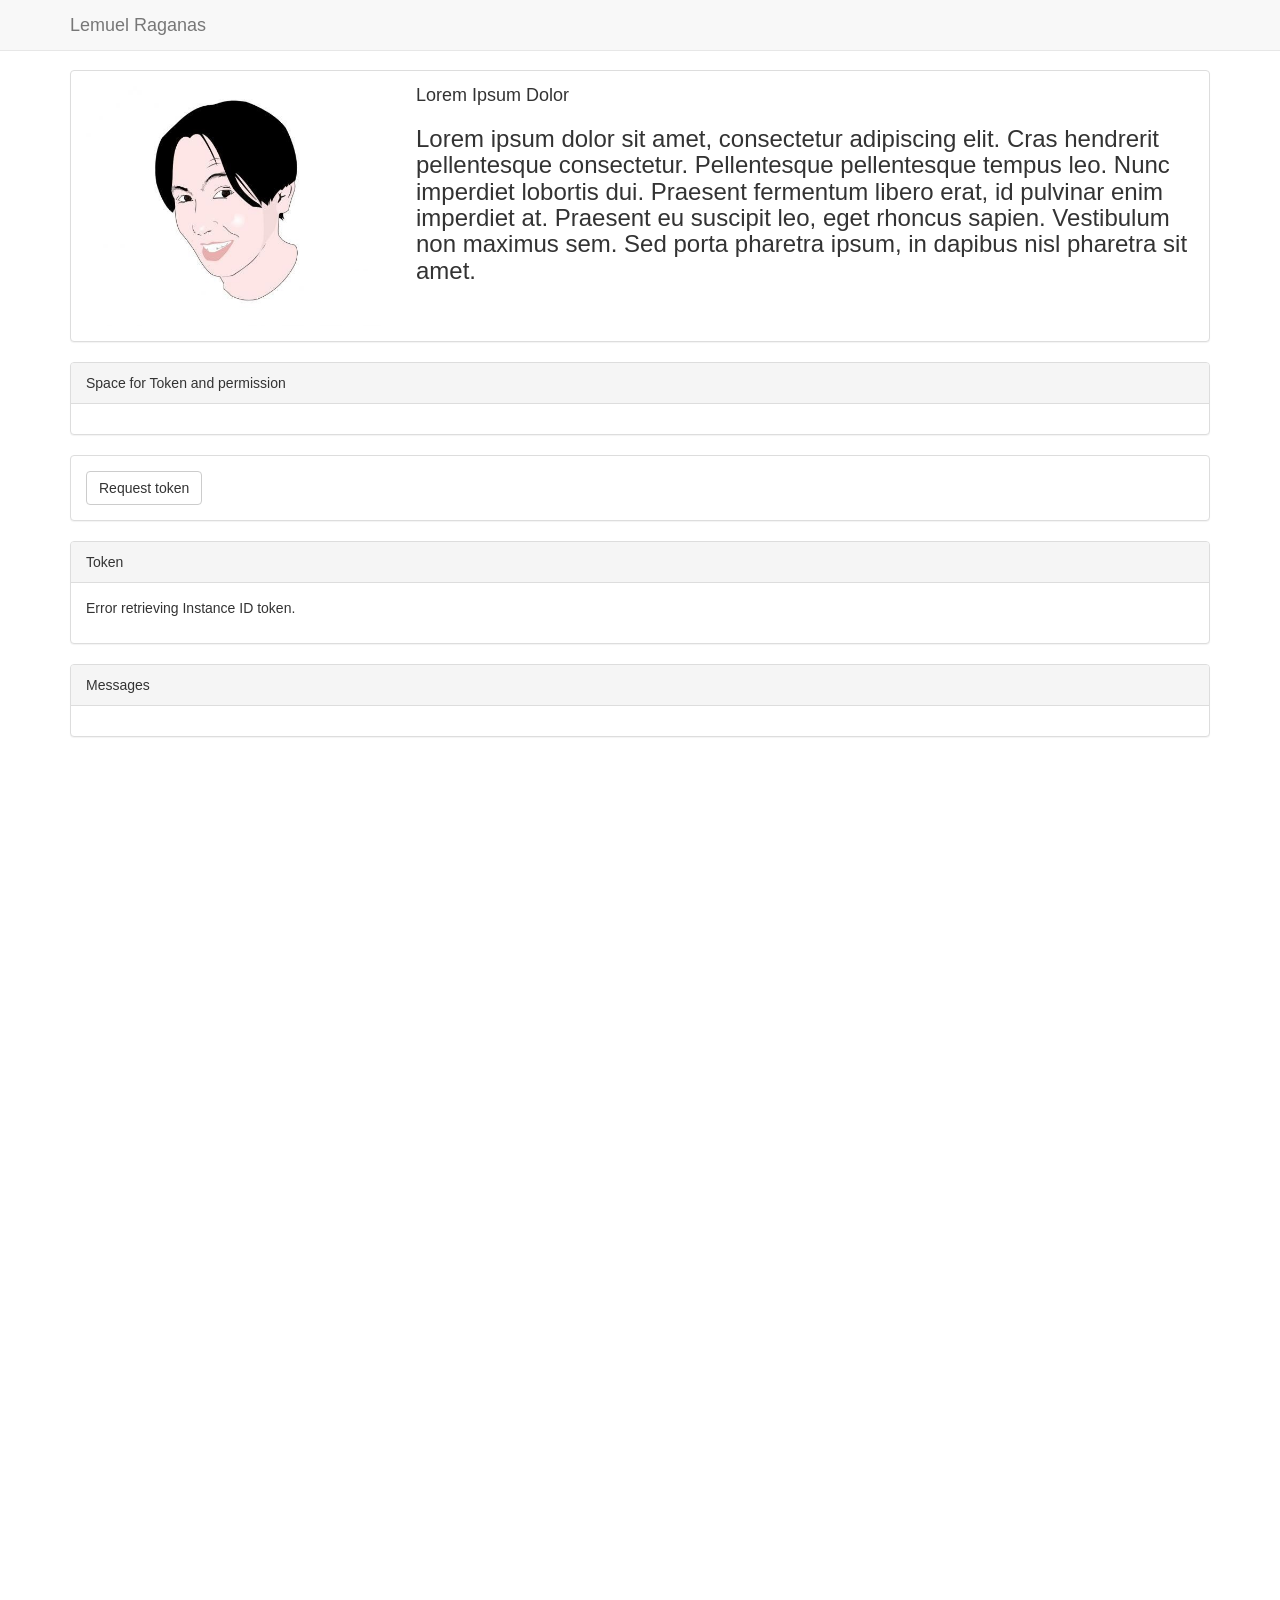
==== index.html @ f2c2aae7 "Improved notification" ====
<!DOCTYPE html>
<html lang="en">

    <head>
        <meta charset="utf-8">
        <meta http-equiv="X-UA-Compatible" content="IE=edge">
        <meta name="viewport" content="width=device-width, initial-scale=1">
        <!-- The above 3 meta tags *must* come first in the head; any other head content must come *after* these tags -->
        <meta name="description" content="">
        <meta name="author" content="">
        <link rel="icon" href="favicon.ico">
        <link rel="manifest" href="/json/manifest.json">

        <title>Fixed Top Navbar Example for Bootstrap</title>

        <!-- Bootstrap core CSS -->
        <link href="lib/bootstrap/css/bootstrap.min.css" rel="stylesheet">

        <!-- IE10 viewport hack for Surface/desktop Windows 8 bug -->
        <link href="assets/css/ie10-viewport-bug-workaround.css" rel="stylesheet">

        <!-- Custom styles for this template -->
        <link href="lib/bootstrap/navbar-fixed-top.css" rel="stylesheet">

        <!-- Just for debugging purposes. Don't actually copy these 2 lines! -->
        <!--[if lt IE 9]><script src="assets/js/ie8-responsive-file-warning.js"></script><![endif]-->
        <script src="assets/js/ie-emulation-modes-warning.js"></script>

        <!-- HTML5 shim and Respond.js for IE8 support of HTML5 elements and media queries -->
        <!--[if lt IE 9]>
            <script src="https://oss.maxcdn.com/html5shiv/3.7.3/html5shiv.min.js"></script>
            <script src="https://oss.maxcdn.com/respond/1.4.2/respond.min.js"></script>
          <![endif]-->
    </head>

    <body>

        <!-- Fixed navbar -->
        <nav class="navbar navbar-default navbar-fixed-top">
            <div class="container">
                <div class="navbar-header">
                    <button type="button" class="navbar-toggle collapsed" data-toggle="collapse" data-target="#navbar" aria-expanded="false" aria-controls="navbar">
                        <span class="sr-only">Toggle navigation</span>
                        <span class="icon-bar"></span>
                        <span class="icon-bar"></span>
                        <span class="icon-bar"></span>
                    </button>
                    <a class="navbar-brand" href="#">Lemuel Raganas</a>
                </div>
                <div id="navbar" class="navbar-collapse collapse">
                    <ul class="nav navbar-nav">

                    </ul>
                    <ul class="nav navbar-nav navbar-right">

                    </ul>
                </div>
                <!--/.nav-collapse -->
            </div>
        </nav>

        <div class="container">

            <!-- Main component for a primary marketing message or call to action -->
            <div class="row">
                <div class="col-md-12">
                    <div class="panel panel-default">
                        <div class="panel-body">
                            <div class="media">
                                <div class="media-left media-middle">
                                    <a href="#">
                                        <img src="images/me.jpg" alt="Lemuel Raganas" class="media-object" style="width:320px;"/>
                                    </a>
                                </div>
                                <div class="media-body">
                                    <h4 class="media-heading">Lorem Ipsum Dolor</h4>
                                    <h3>
                                        Lorem ipsum dolor sit amet, consectetur adipiscing elit. Cras hendrerit pellentesque consectetur. Pellentesque pellentesque tempus leo. Nunc imperdiet lobortis dui. Praesent fermentum libero erat, id pulvinar enim imperdiet at. Praesent eu suscipit leo, eget rhoncus sapien. Vestibulum non maximus sem. Sed porta pharetra ipsum, in dapibus nisl pharetra sit amet.
                                    </h3>
                                </div>
                            </div>
                        </div>
                    </div>
                </div>
            </div>
            <div class="clearfix"></div>
            <div class="row">
                <div class="col-md-12">
                    <div class="panel panel-default">
                        <div class="panel-heading">
                            Space for Token and permission
                        </div>
                        <div class="panel-body">
                            <div id="token_div"></div>
                            <div id="permission_div"></div>
                        </div>
                    </div>
                </div>
            </div>
            <div class="row">
                <div class="col-md-12">
                    <div class="panel panel-default">
                        <div class="panel-body">
                            <button class="btn btn-default" onclick="requestPermission()">Request token</button>
                        </div>
                    </div>
                </div>
            </div>
            <div class="row">
                <div class="col-md-12">
                    <div class="panel panel-default">
                        <div class="panel-heading">
                            Token
                        </div>
                        <div class="panel-body">
                            <p id="token" style="word-break: break-all;"></p>
                        </div>
                    </div>
                </div>
            </div>
            <div class="row">
                <div class="col-md-12">
                    <div class="panel panel-default">
                        <div class="panel-heading">
                            Messages
                        </div>
                        <div class="panel-body">
                            <div id="messages"></div>
                        </div>
                    </div>
                </div>
            </div>

        </div>
        <!-- /container -->

        <!-- Firebase Configuration -->
        <script src="lib/firebase/3.9.0/firebase.js"></script>
        <script src="lib/firebase/3.9.0/firebase-app.js"></script>
        <script src="lib/firebase/3.9.0/firebase-auth.js"></script>
        <script src="lib/firebase/3.9.0/firebase-database.js"></script>
        <script src="lib/firebase/3.9.0/firebase-messaging.js"></script>
        <script>
                            // Initialize Firebase
                            var config = {
                                apiKey: "AIzaSyB3C8-UytZtqLRdvRF4pr2yaxPq145reOk",
                                authDomain: "project-20170517.firebaseapp.com",
                                databaseURL: "https://project-20170517.firebaseio.com",
                                projectId: "project-20170517",
                                storageBucket: "project-20170517.appspot.com",
                                messagingSenderId: "692830570048"
                            };
                            firebase.initializeApp(config);
        </script>

        <!-- Bootstrap core JavaScript
          ================================================== -->
        <!-- Placed at the end of the document so the pages load faster -->
        <script src="https://ajax.googleapis.com/ajax/libs/jquery/1.12.4/jquery.min.js"></script>
        <script>
                            window.jQuery || document.write('<script src="assets/js/vendor/jquery.min.js"><\/script>')
        </script>
        <script src="lib/bootstrap/js/bootstrap.min.js"></script>
        <!-- IE10 viewport hack for Surface/desktop Windows 8 bug -->
        <script src="assets/js/ie10-viewport-bug-workaround.js"></script>


        <script>
                            // [START get_messaging_object]
                            // Retrieve Firebase Messaging object.
                            const messaging = firebase.messaging();
                            // [END get_messaging_object]
                            // IDs of divs that display Instance ID token UI or request permission UI.
                            const tokenDivId = 'token_div';
                            const permissionDivId = 'permission_div';
                            // [START refresh_token]
                            // Callback fired if Instance ID token is updated.
                            messaging.onTokenRefresh(function () {
                                messaging.getToken()
                                        .then(function (refreshedToken) {
                                            console.log('Token refreshed.');
                                            // Indicate that the new Instance ID token has not yet been sent to the
                                            // app server.
                                            setTokenSentToServer(false);
                                            // Send Instance ID token to app server.
                                            sendTokenToServer(refreshedToken);
                                            // [START_EXCLUDE]
                                            // Display new Instance ID token and clear UI of all previous messages.
                                            resetUI();
                                            // [END_EXCLUDE]
                                        })
                                        .catch(function (err) {
                                            console.log('Unable to retrieve refreshed token ', err);
                                            showToken('Unable to retrieve refreshed token ', err);
                                        });
                            });
                            // [END refresh_token]
                            // [START receive_message]
                            // Handle incoming messages. Called when:
                            // - a message is received while the app has focus
                            // - the user clicks on an app notification created by a sevice worker
                            //   `messaging.setBackgroundMessageHandler` handler.
                            messaging.onMessage(function (payload) {
                                console.log("Message received. ", payload);
                                // [START_EXCLUDE]
                                // Update the UI to include the received message.
                                appendMessage(payload);
                                // [END_EXCLUDE]
                                // Customize notification here
                                const notificationTitle = payload.notification.title;
                                const notificationOptions = {
                                  body: payload.notification.body,
                                  icon: 'https://lemuelmc.github.io/images/demos/icon-512x512.png',
                                  image: 'https://lemuelmc.github.io/images/demos/unsplash-farzad-nazifi-1600x1100.jpg'
                                };

                                var notification = new Notification(notificationTitle,notificationOptions);
                            });
                            // [END receive_message]
                            function resetUI() {
                                clearMessages();
                                showToken('loading...');
                                // [START get_token]
                                // Get Instance ID token. Initially this makes a network call, once retrieved
                                // subsequent calls to getToken will return from cache.
                                messaging.getToken()
                                        .then(function (currentToken) {
                                            if (currentToken) {
                                                sendTokenToServer(currentToken);
                                                updateUIForPushEnabled(currentToken);
                                            } else {
                                                // Show permission request.
                                                console.log('No Instance ID token available. Request permission to generate one.');
                                                // Show permission UI.
                                                updateUIForPushPermissionRequired();
                                                setTokenSentToServer(false);
                                            }
                                        })
                                        .catch(function (err) {
                                            console.log('An error occurred while retrieving token. ', err);
                                            showToken('Error retrieving Instance ID token. ', err);
                                            setTokenSentToServer(false);
                                        });
                            }
                            // [END get_token]
                            function showToken(currentToken) {
                                // Show token in console and UI.
                                var tokenElement = document.querySelector('#token');
                                tokenElement.textContent = currentToken;
                            }
                            // Send the Instance ID token your application server, so that it can:
                            // - send messages back to this app
                            // - subscribe/unsubscribe the token from topics
                            function sendTokenToServer(currentToken) {
                                if (!isTokenSentToServer()) {
                                    console.log('Sending token to server...');
                                    // TODO(developer): Send the current token to your server.
                                    setTokenSentToServer(true);
                                    // Subscribe to a topic
                                    $.ajax({
                                        url: 'https://iid.googleapis.com/iid/v1/'+currentToken+'/rel/topics/subscribers',
                                        contentType: "application/json; charset=utf-8",
                                        beforeSend: function(xhr){
                                            xhr.setRequestHeader("Authorization","key=AIzaSyB3C8-UytZtqLRdvRF4pr2yaxPq145reOk");
                                        }
                                    }).done(function(rs){
                                        console.log("SUCCESSFUL: Successfuly subscribed")
                                        console.log(rs);
                                    }).fail(function(rs){
                                        console.log("FAIL: Unable to subscrib")
                                        console.log(rs);
                                    });
                                } else {
                                    console.log('Token already sent to server so won\'t send it again ' +
                                            'unless it changes');
                                }
                            }
                            function isTokenSentToServer() {
                                return window.localStorage.getItem('sentToServer') == 1;
                            }
                            function setTokenSentToServer(sent) {
                                window.localStorage.setItem('sentToServer', sent ? 1 : 0);
                            }
                            function showHideDiv(divId, show) {
                                const div = document.querySelector('#' + divId);
                                if (show) {
                                    div.style = "display: visible";
                                } else {
                                    div.style = "display: none";
                                }
                            }
                            function requestPermission() {
                                console.log('Requesting permission...');
                                // [START request_permission]
                                messaging.requestPermission()
                                        .then(function () {
                                            console.log('Notification permission granted.');
                                            // TODO(developer): Retrieve an Instance ID token for use with FCM.
                                            // [START_EXCLUDE]
                                            // In many cases once an app has been granted notification permission, it
                                            // should update its UI reflecting this.
                                            resetUI();
                                            // [END_EXCLUDE]
                                        })
                                        .catch(function (err) {
                                            console.log('Unable to get permission to notify.', err);
                                        });
                                // [END request_permission]
                            }
                            function deleteToken() {
                                // Delete Instance ID token.
                                // [START delete_token]
                                messaging.getToken()
                                        .then(function (currentToken) {
                                            messaging.deleteToken(currentToken)
                                                    .then(function () {
                                                        console.log('Token deleted.');
                                                        setTokenSentToServer(false);
                                                        // [START_EXCLUDE]
                                                        // Once token is deleted update UI.
                                                        resetUI();
                                                        // [END_EXCLUDE]
                                                    })
                                                    .catch(function (err) {
                                                        console.log('Unable to delete token. ', err);
                                                    });
                                            // [END delete_token]
                                        })
                                        .catch(function (err) {
                                            console.log('Error retrieving Instance ID token. ', err);
                                            showToken('Error retrieving Instance ID token. ', err);
                                        });
                            }
                            // Add a message to the messages element.
                            function appendMessage(payload) {
                                const messagesElement = document.querySelector('#messages');
                                const dataHeaderELement = document.createElement('h5');
                                const dataElement = document.createElement('pre');
                                dataElement.style = 'overflow-x:hidden;'
                                dataHeaderELement.textContent = 'Received message:';
                                dataElement.textContent = JSON.stringify(payload, null, 2);
                                messagesElement.appendChild(dataHeaderELement);
                                messagesElement.appendChild(dataElement);
                            }
                            // Clear the messages element of all children.
                            function clearMessages() {
                                const messagesElement = document.querySelector('#messages');
                                while (messagesElement.hasChildNodes()) {
                                    messagesElement.removeChild(messagesElement.lastChild);
                                }
                            }
                            function updateUIForPushEnabled(currentToken) {
                                showHideDiv(tokenDivId, true);
                                showHideDiv(permissionDivId, false);
                                showToken(currentToken);
                            }
                            function updateUIForPushPermissionRequired() {
                                showHideDiv(tokenDivId, false);
                                showHideDiv(permissionDivId, true);
                            }
                            resetUI();
        </script>

    </body>

</html>
---- assets/css/ie10-viewport-bug-workaround.css ----
/*!
 * IE10 viewport hack for Surface/desktop Windows 8 bug
 * Copyright 2014-2015 Twitter, Inc.
 * Licensed under MIT (https://github.com/twbs/bootstrap/blob/master/LICENSE)
 */

/*
 * See the Getting Started docs for more information:
 * http://getbootstrap.com/getting-started/#support-ie10-width
 */
@-ms-viewport     { width: device-width; }
@-o-viewport      { width: device-width; }
@viewport         { width: device-width; }
---- lib/bootstrap/navbar-fixed-top.css ----
body {
  min-height: 2000px;
  padding-top: 70px;
}
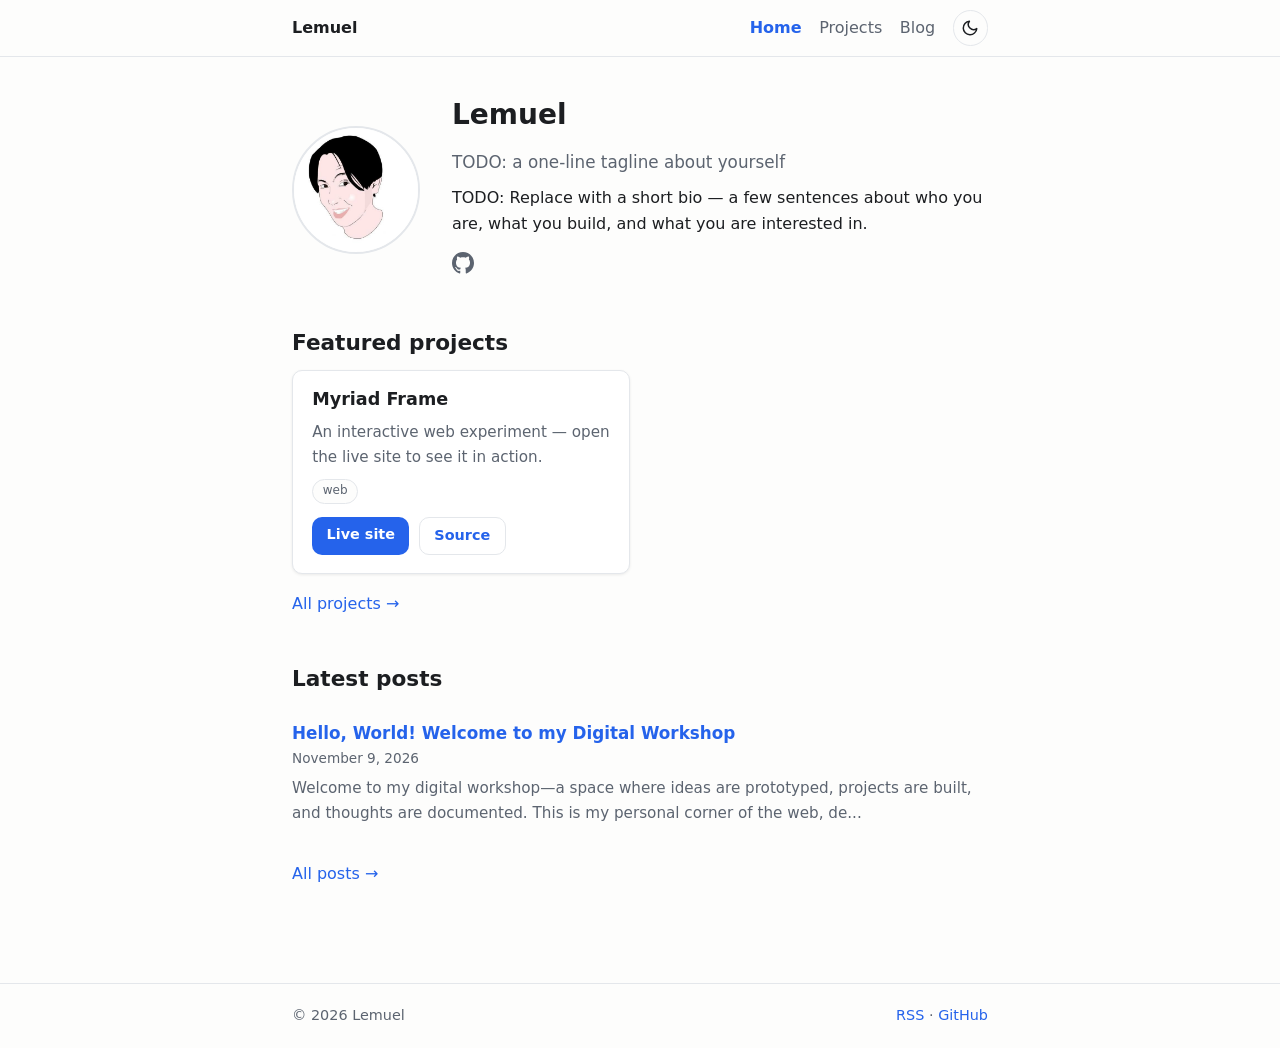
==== commit d29a949b: "master: Update 64 file(s)  404.html,  assets/brand/bootstrap-outline.svg,  assets/brand/bootstrap-pu" ====
--- a/index.html
+++ b/index.html
@@ -1,366 +1,170 @@
 <!DOCTYPE html>
 <html lang="en">
+<head>
+  <meta charset="utf-8">
+  <meta name="viewport" content="width=device-width, initial-scale=1">
 
-    <head>
-        <meta charset="utf-8">
-        <meta http-equiv="X-UA-Compatible" content="IE=edge">
-        <meta name="viewport" content="width=device-width, initial-scale=1">
-        <!-- The above 3 meta tags *must* come first in the head; any other head content must come *after* these tags -->
-        <meta name="description" content="">
-        <meta name="author" content="">
-        <link rel="icon" href="favicon.ico">
-        <link rel="manifest" href="/json/manifest.json">
+  <!-- Begin Jekyll SEO tag v2.9.1 -->
+<title>Home | Lemuel</title>
+<meta name="generator" content="Jekyll v4.4.1" />
+<meta property="og:title" content="Home" />
+<meta name="author" content="Lemuel" />
+<meta property="og:locale" content="en" />
+<meta name="description" content="Personal site of Lemuel — projects, writing, and experiments." />
+<meta name="twitter:description" property="og:description" content="Personal site of Lemuel — projects, writing, and experiments." />
+<link rel="canonical" href="https://lemuelmc.github.io/" />
+<meta property="og:url" content="https://lemuelmc.github.io/" />
+<meta property="og:site_name" content="Lemuel" />
+<meta property="og:type" content="website" />
+<meta name="twitter:card" content="summary" />
+<meta name="twitter:title" content="Home" />
+<script type="application/ld+json">
+{"@context":"https://schema.org","@type":"WebSite","author":{"@type":"Person","name":"Lemuel","url":"https://github.com/lemuelmc"},"description":"Personal site of Lemuel — projects, writing, and experiments.","headline":"Home","name":"Lemuel","url":"https://lemuelmc.github.io/"}</script>
+<!-- End Jekyll SEO tag -->
 
-        <title>Fixed Top Navbar Example for Bootstrap</title>
+  <link type="application/atom+xml" rel="alternate" href="https://lemuelmc.github.io/feed.xml" title="Lemuel" />
 
-        <!-- Bootstrap core CSS -->
-        <link href="lib/bootstrap/css/bootstrap.min.css" rel="stylesheet">
+  <link rel="icon" type="image/svg+xml" href="/assets/favicon.svg">
+  <link rel="stylesheet" href="/assets/css/main.css">
 
-        <!-- IE10 viewport hack for Surface/desktop Windows 8 bug -->
-        <link href="assets/css/ie10-viewport-bug-workaround.css" rel="stylesheet">
+  <script>
+    // Set the theme before first paint to avoid a flash of the wrong theme.
+    (function () {
+      try {
+        var theme = localStorage.getItem('theme');
+        if (theme !== 'light' && theme !== 'dark') {
+          theme = window.matchMedia('(prefers-color-scheme: dark)').matches ? 'dark' : 'light';
+        }
+        document.documentElement.setAttribute('data-theme', theme);
+      } catch (e) { /* storage unavailable — fall back to CSS system preference */ }
+    })();
+  </script>
+  <script src="/assets/js/theme.js" defer></script>
+</head>
+<body>
+  <header class="site-header">
+  <div class="container site-header__inner">
+    <a class="site-header__brand" href="/">Lemuel</a>
 
-        <!-- Custom styles for this template -->
-        <link href="lib/bootstrap/navbar-fixed-top.css" rel="stylesheet">
+    <nav class="site-nav" aria-label="Main navigation">
+      <a href="/" class="is-active" aria-current="page">Home</a>
+      <a href="/projects/">Projects</a>
+      <a href="/blog/">Blog</a>
 
-        <!-- Just for debugging purposes. Don't actually copy these 2 lines! -->
-        <!--[if lt IE 9]><script src="assets/js/ie8-responsive-file-warning.js"></script><![endif]-->
-        <script src="assets/js/ie-emulation-modes-warning.js"></script>
+      <button id="theme-toggle" class="theme-toggle" type="button" aria-label="Toggle color theme" title="Toggle color theme">
+  <!-- Sun: shown in dark mode, click switches to light -->
+  <svg class="theme-toggle__icon theme-toggle__icon--sun" xmlns="http://www.w3.org/2000/svg" width="18" height="18" viewBox="0 0 24 24" fill="none" stroke="currentColor" stroke-width="2" stroke-linecap="round" stroke-linejoin="round" aria-hidden="true">
+    <circle cx="12" cy="12" r="5"/>
+    <line x1="12" y1="1" x2="12" y2="3"/>
+    <line x1="12" y1="21" x2="12" y2="23"/>
+    <line x1="4.22" y1="4.22" x2="5.64" y2="5.64"/>
+    <line x1="18.36" y1="18.36" x2="19.78" y2="19.78"/>
+    <line x1="1" y1="12" x2="3" y2="12"/>
+    <line x1="21" y1="12" x2="23" y2="12"/>
+    <line x1="4.22" y1="19.78" x2="5.64" y2="18.36"/>
+    <line x1="18.36" y1="5.64" x2="19.78" y2="4.22"/>
+  </svg>
+  <!-- Moon: shown in light mode, click switches to dark -->
+  <svg class="theme-toggle__icon theme-toggle__icon--moon" xmlns="http://www.w3.org/2000/svg" width="18" height="18" viewBox="0 0 24 24" fill="none" stroke="currentColor" stroke-width="2" stroke-linecap="round" stroke-linejoin="round" aria-hidden="true">
+    <path d="M21 12.79A9 9 0 1 1 11.21 3 7 7 0 0 0 21 12.79z"/>
+  </svg>
+</button>
 
-        <!-- HTML5 shim and Respond.js for IE8 support of HTML5 elements and media queries -->
-        <!--[if lt IE 9]>
-            <script src="https://oss.maxcdn.com/html5shiv/3.7.3/html5shiv.min.js"></script>
-            <script src="https://oss.maxcdn.com/respond/1.4.2/respond.min.js"></script>
-          <![endif]-->
-    </head>
-
-    <body>
-
-        <!-- Fixed navbar -->
-        <nav class="navbar navbar-default navbar-fixed-top">
-            <div class="container">
-                <div class="navbar-header">
-                    <button type="button" class="navbar-toggle collapsed" data-toggle="collapse" data-target="#navbar" aria-expanded="false" aria-controls="navbar">
-                        <span class="sr-only">Toggle navigation</span>
-                        <span class="icon-bar"></span>
-                        <span class="icon-bar"></span>
-                        <span class="icon-bar"></span>
-                    </button>
-                    <a class="navbar-brand" href="#">Lemuel Raganas</a>
-                </div>
-                <div id="navbar" class="navbar-collapse collapse">
-                    <ul class="nav navbar-nav">
-
-                    </ul>
-                    <ul class="nav navbar-nav navbar-right">
-
-                    </ul>
-                </div>
-                <!--/.nav-collapse -->
-            </div>
-        </nav>
-
-        <div class="container">
-
-            <!-- Main component for a primary marketing message or call to action -->
-            <div class="row">
-                <div class="col-md-12">
-                    <div class="panel panel-default">
-                        <div class="panel-body">
-                            <div class="media">
-                                <div class="media-left media-middle">
-                                    <a href="#">
-                                        <img src="images/me.jpg" alt="Lemuel Raganas" class="media-object" style="width:320px;"/>
-                                    </a>
-                                </div>
-                                <div class="media-body">
-                                    <h4 class="media-heading">Lorem Ipsum Dolor</h4>
-                                    <h3>
-                                        Lorem ipsum dolor sit amet, consectetur adipiscing elit. Cras hendrerit pellentesque consectetur. Pellentesque pellentesque tempus leo. Nunc imperdiet lobortis dui. Praesent fermentum libero erat, id pulvinar enim imperdiet at. Praesent eu suscipit leo, eget rhoncus sapien. Vestibulum non maximus sem. Sed porta pharetra ipsum, in dapibus nisl pharetra sit amet.
-                                    </h3>
-                                </div>
-                            </div>
-                        </div>
-                    </div>
-                </div>
-            </div>
-            <div class="clearfix"></div>
-            <div class="row">
-                <div class="col-md-12">
-                    <div class="panel panel-default">
-                        <div class="panel-heading">
-                            Space for Token and permission
-                        </div>
-                        <div class="panel-body">
-                            <div id="token_div"></div>
-                            <div id="permission_div"></div>
-                        </div>
-                    </div>
-                </div>
-            </div>
-            <div class="row">
-                <div class="col-md-12">
-                    <div class="panel panel-default">
-                        <div class="panel-body">
-                            <button class="btn btn-default" onclick="requestPermission()">Request token</button>
-                        </div>
-                    </div>
-                </div>
-            </div>
-            <div class="row">
-                <div class="col-md-12">
-                    <div class="panel panel-default">
-                        <div class="panel-heading">
-                            Token
-                        </div>
-                        <div class="panel-body">
-                            <p id="token" style="word-break: break-all;"></p>
-                        </div>
-                    </div>
-                </div>
-            </div>
-            <div class="row">
-                <div class="col-md-12">
-                    <div class="panel panel-default">
-                        <div class="panel-heading">
-                            Messages
-                        </div>
-                        <div class="panel-body">
-                            <div id="messages"></div>
-                        </div>
-                    </div>
-                </div>
-            </div>
-
-        </div>
-        <!-- /container -->
-
-        <!-- Firebase Configuration -->
-        <script src="lib/firebase/3.9.0/firebase.js"></script>
-        <script src="lib/firebase/3.9.0/firebase-app.js"></script>
-        <script src="lib/firebase/3.9.0/firebase-auth.js"></script>
-        <script src="lib/firebase/3.9.0/firebase-database.js"></script>
-        <script src="lib/firebase/3.9.0/firebase-messaging.js"></script>
-        <script>
-                            // Initialize Firebase
-                            var config = {
-                                apiKey: "AIzaSyB3C8-UytZtqLRdvRF4pr2yaxPq145reOk",
-                                authDomain: "project-20170517.firebaseapp.com",
-                                databaseURL: "https://project-20170517.firebaseio.com",
-                                projectId: "project-20170517",
-                                storageBucket: "project-20170517.appspot.com",
-                                messagingSenderId: "692830570048"
-                            };
-                            firebase.initializeApp(config);
-        </script>
-
-        <!-- Bootstrap core JavaScript
-          ================================================== -->
-        <!-- Placed at the end of the document so the pages load faster -->
-        <script src="https://ajax.googleapis.com/ajax/libs/jquery/1.12.4/jquery.min.js"></script>
-        <script>
-                            window.jQuery || document.write('<script src="assets/js/vendor/jquery.min.js"><\/script>')
-        </script>
-        <script src="lib/bootstrap/js/bootstrap.min.js"></script>
-        <!-- IE10 viewport hack for Surface/desktop Windows 8 bug -->
-        <script src="assets/js/ie10-viewport-bug-workaround.js"></script>
+    </nav>
+  </div>
+</header>
 
 
-        <script>
-                            // [START get_messaging_object]
-                            // Retrieve Firebase Messaging object.
-                            const messaging = firebase.messaging();
-                            // [END get_messaging_object]
-                            // IDs of divs that display Instance ID token UI or request permission UI.
-                            const tokenDivId = 'token_div';
-                            const permissionDivId = 'permission_div';
-                            // [START refresh_token]
-                            // Callback fired if Instance ID token is updated.
-                            messaging.onTokenRefresh(function () {
-                                messaging.getToken()
-                                        .then(function (refreshedToken) {
-                                            console.log('Token refreshed.');
-                                            // Indicate that the new Instance ID token has not yet been sent to the
-                                            // app server.
-                                            setTokenSentToServer(false);
-                                            // Send Instance ID token to app server.
-                                            sendTokenToServer(refreshedToken);
-                                            // [START_EXCLUDE]
-                                            // Display new Instance ID token and clear UI of all previous messages.
-                                            resetUI();
-                                            // [END_EXCLUDE]
-                                        })
-                                        .catch(function (err) {
-                                            console.log('Unable to retrieve refreshed token ', err);
-                                            showToken('Unable to retrieve refreshed token ', err);
-                                        });
-                            });
-                            // [END refresh_token]
-                            // [START receive_message]
-                            // Handle incoming messages. Called when:
-                            // - a message is received while the app has focus
-                            // - the user clicks on an app notification created by a sevice worker
-                            //   `messaging.setBackgroundMessageHandler` handler.
-                            messaging.onMessage(function (payload) {
-                                console.log("Message received. ", payload);
-                                // [START_EXCLUDE]
-                                // Update the UI to include the received message.
-                                appendMessage(payload);
-                                // [END_EXCLUDE]
-                                // Customize notification here
-                                const notificationTitle = payload.notification.title;
-                                const notificationOptions = {
-                                  body: payload.notification.body,
-                                  icon: 'https://lemuelmc.github.io/images/demos/icon-512x512.png',
-                                  image: 'https://lemuelmc.github.io/images/demos/unsplash-farzad-nazifi-1600x1100.jpg'
-                                };
+  <main class="container">
+    <section class="hero">
+  <img class="hero__photo" src="/images/me.jpg" alt="Portrait of Lemuel" width="128" height="128">
+  <div class="hero__text">
+    <h1>Lemuel</h1>
+    <p class="hero__tagline">TODO: a one-line tagline about yourself</p>
+    <p class="hero__bio">TODO: Replace with a short bio — a few sentences about who you are, what you build, and what you are interested in.</p>
+    
 
-                                var notification = new Notification(notificationTitle,notificationOptions);
-                            });
-                            // [END receive_message]
-                            function resetUI() {
-                                clearMessages();
-                                showToken('loading...');
-                                // [START get_token]
-                                // Get Instance ID token. Initially this makes a network call, once retrieved
-                                // subsequent calls to getToken will return from cache.
-                                messaging.getToken()
-                                        .then(function (currentToken) {
-                                            if (currentToken) {
-                                                sendTokenToServer(currentToken);
-                                                updateUIForPushEnabled(currentToken);
-                                            } else {
-                                                // Show permission request.
-                                                console.log('No Instance ID token available. Request permission to generate one.');
-                                                // Show permission UI.
-                                                updateUIForPushPermissionRequired();
-                                                setTokenSentToServer(false);
-                                            }
-                                        })
-                                        .catch(function (err) {
-                                            console.log('An error occurred while retrieving token. ', err);
-                                            showToken('Error retrieving Instance ID token. ', err);
-                                            setTokenSentToServer(false);
-                                        });
-                            }
-                            // [END get_token]
-                            function showToken(currentToken) {
-                                // Show token in console and UI.
-                                var tokenElement = document.querySelector('#token');
-                                tokenElement.textContent = currentToken;
-                            }
-                            // Send the Instance ID token your application server, so that it can:
-                            // - send messages back to this app
-                            // - subscribe/unsubscribe the token from topics
-                            function sendTokenToServer(currentToken) {
-                                if (!isTokenSentToServer()) {
-                                    console.log('Sending token to server...');
-                                    // TODO(developer): Send the current token to your server.
-                                    setTokenSentToServer(true);
-                                    // Subscribe to a topic
-                                    $.ajax({
-                                        url: 'https://iid.googleapis.com/iid/v1/'+currentToken+'/rel/topics/subscribers',
-                                        contentType: "application/json; charset=utf-8",
-                                        beforeSend: function(xhr){
-                                            xhr.setRequestHeader("Authorization","key=AIzaSyB3C8-UytZtqLRdvRF4pr2yaxPq145reOk");
-                                        }
-                                    }).done(function(rs){
-                                        console.log("SUCCESSFUL: Successfuly subscribed")
-                                        console.log(rs);
-                                    }).fail(function(rs){
-                                        console.log("FAIL: Unable to subscrib")
-                                        console.log(rs);
-                                    });
-                                } else {
-                                    console.log('Token already sent to server so won\'t send it again ' +
-                                            'unless it changes');
-                                }
-                            }
-                            function isTokenSentToServer() {
-                                return window.localStorage.getItem('sentToServer') == 1;
-                            }
-                            function setTokenSentToServer(sent) {
-                                window.localStorage.setItem('sentToServer', sent ? 1 : 0);
-                            }
-                            function showHideDiv(divId, show) {
-                                const div = document.querySelector('#' + divId);
-                                if (show) {
-                                    div.style = "display: visible";
-                                } else {
-                                    div.style = "display: none";
-                                }
-                            }
-                            function requestPermission() {
-                                console.log('Requesting permission...');
-                                // [START request_permission]
-                                messaging.requestPermission()
-                                        .then(function () {
-                                            console.log('Notification permission granted.');
-                                            // TODO(developer): Retrieve an Instance ID token for use with FCM.
-                                            // [START_EXCLUDE]
-                                            // In many cases once an app has been granted notification permission, it
-                                            // should update its UI reflecting this.
-                                            resetUI();
-                                            // [END_EXCLUDE]
-                                        })
-                                        .catch(function (err) {
-                                            console.log('Unable to get permission to notify.', err);
-                                        });
-                                // [END request_permission]
-                            }
-                            function deleteToken() {
-                                // Delete Instance ID token.
-                                // [START delete_token]
-                                messaging.getToken()
-                                        .then(function (currentToken) {
-                                            messaging.deleteToken(currentToken)
-                                                    .then(function () {
-                                                        console.log('Token deleted.');
-                                                        setTokenSentToServer(false);
-                                                        // [START_EXCLUDE]
-                                                        // Once token is deleted update UI.
-                                                        resetUI();
-                                                        // [END_EXCLUDE]
-                                                    })
-                                                    .catch(function (err) {
-                                                        console.log('Unable to delete token. ', err);
-                                                    });
-                                            // [END delete_token]
-                                        })
-                                        .catch(function (err) {
-                                            console.log('Error retrieving Instance ID token. ', err);
-                                            showToken('Error retrieving Instance ID token. ', err);
-                                        });
-                            }
-                            // Add a message to the messages element.
-                            function appendMessage(payload) {
-                                const messagesElement = document.querySelector('#messages');
-                                const dataHeaderELement = document.createElement('h5');
-                                const dataElement = document.createElement('pre');
-                                dataElement.style = 'overflow-x:hidden;'
-                                dataHeaderELement.textContent = 'Received message:';
-                                dataElement.textContent = JSON.stringify(payload, null, 2);
-                                messagesElement.appendChild(dataHeaderELement);
-                                messagesElement.appendChild(dataElement);
-                            }
-                            // Clear the messages element of all children.
-                            function clearMessages() {
-                                const messagesElement = document.querySelector('#messages');
-                                while (messagesElement.hasChildNodes()) {
-                                    messagesElement.removeChild(messagesElement.lastChild);
-                                }
-                            }
-                            function updateUIForPushEnabled(currentToken) {
-                                showHideDiv(tokenDivId, true);
-                                showHideDiv(permissionDivId, false);
-                                showToken(currentToken);
-                            }
-                            function updateUIForPushPermissionRequired() {
-                                showHideDiv(tokenDivId, false);
-                                showHideDiv(permissionDivId, true);
-                            }
-                            resetUI();
-        </script>
+<ul class="social-links">
+  
+  <li>
+    <a href="https://github.com/lemuelmc" aria-label="GitHub" title="GitHub">
+      <svg xmlns="http://www.w3.org/2000/svg" width="22" height="22" viewBox="0 0 24 24" fill="currentColor" aria-hidden="true">
+        <path d="M12 0c-6.626 0-12 5.373-12 12 0 5.302 3.438 9.8 8.207 11.387.599.111.793-.261.793-.577v-2.234c-3.338.726-4.033-1.416-4.033-1.416-.546-1.387-1.333-1.756-1.333-1.756-1.089-.745.083-.729.083-.729 1.205.084 1.839 1.237 1.839 1.237 1.07 1.834 2.807 1.304 3.492.997.107-.775.418-1.305.762-1.604-2.665-.305-5.467-1.334-5.467-5.931 0-1.311.469-2.381 1.236-3.221-.124-.303-.535-1.524.117-3.176 0 0 1.008-.322 3.301 1.23.957-.266 1.983-.399 3.003-.404 1.02.005 2.047.138 3.006.404 2.291-1.552 3.297-1.23 3.297-1.23.653 1.653.242 2.874.118 3.176.77.84 1.235 1.911 1.235 3.221 0 4.609-2.807 5.624-5.479 5.921.43.372.823 1.102.823 2.222v3.293c0 .319.192.694.801.576 4.765-1.589 8.199-6.086 8.199-11.386 0-6.627-5.373-12-12-12z"/>
+      </svg>
+    </a>
+  </li>
+  
+  
+  
+  
+</ul>
 
-    </body>
+  </div>
+</section>
 
+<section class="section">
+  <h2>Featured projects</h2>
+  <div class="project-grid">
+    
+    
+    
+<article class="project-card">
+  <h3 class="project-card__title">
+    
+    <a href="https://lemuelmc.github.io/myriad-frame/" rel="noopener">Myriad Frame</a>
+    
+  </h3>
+
+  <p class="project-card__description">An interactive web experiment — open the live site to see it in action.</p>
+
+  
+  <ul class="project-card__tags">
+    
+    <li>web</li>
+    
+  </ul>
+  
+
+  <div class="project-card__links">
+    
+    <a class="btn" href="https://lemuelmc.github.io/myriad-frame/" rel="noopener">Live site</a>
+    
+    
+    <a class="btn btn--ghost" href="https://github.com/lemuelmc/myriad-frame" rel="noopener">Source</a>
+    
+  </div>
+</article>
+
+    
+    
+  </div>
+  <p class="section__more"><a href="/projects/">All projects &rarr;</a></p>
+</section>
+
+<section class="section">
+  <h2>Latest posts</h2>
+  <ul class="post-list">
+    
+    <li class="post-list__item">
+      <h3 class="post-list__title"><a href="/blog/2026/11/09/hello-and-welcome/">Hello, World! Welcome to my Digital Workshop</a></h3>
+      <p class="post-list__meta"><time datetime="2026-11-09T12:00:00+08:00">November 9, 2026</time></p>
+      <p class="post-list__excerpt">Welcome to my digital workshop—a space where ideas are prototyped, projects are built, and thoughts are documented. This is my personal corner of the web, de...</p>
+    </li>
+    
+  </ul>
+  <p class="section__more"><a href="/blog/">All posts &rarr;</a></p>
+</section>
+
+
+
+  </main>
+
+  <footer class="site-footer">
+  <div class="container site-footer__inner">
+    <span>&copy; 2026 Lemuel</span>
+    <span><a href="/feed.xml">RSS</a> &middot; <a href="https://github.com/lemuelmc">GitHub</a></span>
+  </div>
+</footer>
+
+</body>
 </html>
--- a/assets/css/main.css
+++ b/assets/css/main.css
@@ -0,0 +1 @@
+:root{color-scheme:light;--color-bg: #fdfdfc;--color-surface: #ffffff;--color-text: #1c1e21;--color-text-muted: #5c6470;--color-accent: #2563eb;--color-accent-contrast: #ffffff;--color-border: #e4e7eb;--font-sans: system-ui, -apple-system, "Segoe UI", Roboto, Helvetica, Arial, sans-serif;--font-mono: ui-monospace, SFMono-Regular, Menlo, Consolas, "Liberation Mono", monospace;--radius: 10px;--shadow: 0 1px 3px rgba(0, 0, 0, 0.08);--container: 46rem}[data-theme=dark]{color-scheme:dark;--color-bg: #101418;--color-surface: #171c22;--color-text: #e6e9ec;--color-text-muted: #9aa4af;--color-accent: #6ea8ff;--color-accent-contrast: #0b1220;--color-border: #2a323b;--shadow: 0 1px 3px rgba(0, 0, 0, 0.5)}@media(prefers-color-scheme: dark){:root:not([data-theme=light]){color-scheme:dark;--color-bg: #101418;--color-surface: #171c22;--color-text: #e6e9ec;--color-text-muted: #9aa4af;--color-accent: #6ea8ff;--color-accent-contrast: #0b1220;--color-border: #2a323b;--shadow: 0 1px 3px rgba(0, 0, 0, 0.5)}}*,*::before,*::after{box-sizing:border-box}html{-webkit-text-size-adjust:100%}body{margin:0;font-family:var(--font-sans);font-size:1rem;line-height:1.65;color:var(--color-text);background:var(--color-bg)}h1,h2,h3,h4{line-height:1.25;margin:0 0 .6em}h1{font-size:1.75rem}h2{font-size:1.35rem}h3{font-size:1.1rem}p{margin:0 0 1em}a{color:var(--color-accent);text-decoration:none}a:hover{text-decoration:underline}img{max-width:100%;display:block}code,pre{font-family:var(--font-mono)}code{background:var(--color-surface);border:1px solid var(--color-border);border-radius:4px;padding:.1em .35em;font-size:.9em}pre{background:var(--color-surface);border:1px solid var(--color-border);border-radius:var(--radius);padding:1em;overflow-x:auto}pre code{background:none;border:none;padding:0;font-size:.9em}blockquote{margin:0 0 1em;padding:0 1em;border-left:3px solid var(--color-border);color:var(--color-text-muted)}hr{border:0;border-top:1px solid var(--color-border);margin:2em 0}:focus-visible{outline:2px solid var(--color-accent);outline-offset:2px}.container{max-width:var(--container);margin:0 auto;padding:0 1.25rem}main.container{padding-top:2.5rem;padding-bottom:3rem}.site-header{border-bottom:1px solid var(--color-border)}.site-header__inner{display:flex;align-items:center;justify-content:space-between;flex-wrap:wrap;gap:.5rem 1rem;min-height:3.5rem}.site-header__brand{font-weight:700;color:var(--color-text)}.site-header__brand:hover{text-decoration:none;color:var(--color-accent)}.site-nav{display:flex;align-items:center;gap:1.1rem}.site-nav a{color:var(--color-text-muted)}.site-nav a:hover{color:var(--color-text);text-decoration:none}.site-nav a.is-active{color:var(--color-accent);font-weight:600}.hero{display:flex;align-items:center;gap:2rem;margin-bottom:3rem}.hero__photo{width:128px;height:128px;border-radius:50%;object-fit:cover;border:2px solid var(--color-border);flex-shrink:0}.hero__tagline{color:var(--color-text-muted);font-size:1.05rem;margin-bottom:.5em}.hero__bio{margin-bottom:.9em}@media(max-width: 480px){.hero{flex-direction:column;align-items:flex-start}}.section{margin-bottom:3rem}.section__more{margin-top:1.1rem}.page__header{margin-bottom:2rem}.site-footer{border-top:1px solid var(--color-border)}.site-footer__inner{display:flex;justify-content:space-between;flex-wrap:wrap;gap:.5rem 1rem;padding-top:1.25rem;padding-bottom:1.25rem;color:var(--color-text-muted);font-size:.9rem}.btn{display:inline-block;padding:.45em 1em;border-radius:var(--radius);background:var(--color-accent);color:var(--color-accent-contrast);font-weight:600;font-size:.9rem}.btn:hover{text-decoration:none;filter:brightness(1.08)}.btn--ghost{background:rgba(0,0,0,0);color:var(--color-accent);border:1px solid var(--color-border)}.btn--ghost:hover{border-color:var(--color-accent);filter:none}.project-grid{display:grid;grid-template-columns:repeat(auto-fill, minmax(16rem, 1fr));gap:1.25rem}.project-card{display:flex;flex-direction:column;gap:.55rem;background:var(--color-surface);border:1px solid var(--color-border);border-radius:var(--radius);padding:1.1rem 1.2rem;box-shadow:var(--shadow)}.project-card__title{margin:0;font-size:1.1rem}.project-card__title a{color:var(--color-text)}.project-card__title a:hover{color:var(--color-accent);text-decoration:none}.project-card__description{margin:0;color:var(--color-text-muted);font-size:.95rem;flex-grow:1}.project-card__tags{list-style:none;display:flex;flex-wrap:wrap;gap:.4rem;margin:0;padding:0}.project-card__tags li{font-size:.75rem;background:var(--color-bg);border:1px solid var(--color-border);border-radius:999px;padding:.1rem .6rem;color:var(--color-text-muted)}.project-card__links{display:flex;flex-wrap:wrap;gap:.6rem;margin-top:.25rem}.theme-toggle{display:inline-flex;align-items:center;justify-content:center;width:2.2rem;height:2.2rem;padding:0;border-radius:50%;border:1px solid var(--color-border);background:rgba(0,0,0,0);color:var(--color-text);cursor:pointer}.theme-toggle:hover{border-color:var(--color-accent);color:var(--color-accent)}.theme-toggle__icon--sun{display:none}.theme-toggle__icon--moon{display:block}[data-theme=dark] .theme-toggle__icon--sun{display:block}[data-theme=dark] .theme-toggle__icon--moon{display:none}.social-links{list-style:none;display:flex;gap:.8rem;margin:0;padding:0}.social-links a{display:inline-flex;color:var(--color-text-muted)}.social-links a:hover{color:var(--color-accent)}.post-list{list-style:none;margin:0;padding:0}.post-list__item{padding:1.1rem 0;border-bottom:1px solid var(--color-border)}.post-list__item:last-child{border-bottom:none}.post-list__title{margin:0 0 .15rem;font-size:1.05rem}.post-list__meta{margin:0;color:var(--color-text-muted);font-size:.85rem}.post-list__excerpt{margin:.4rem 0 0;color:var(--color-text-muted);font-size:.95rem}.post__meta{color:var(--color-text-muted);font-size:.9rem;margin-top:-0.5em}.post__footer{margin-top:2.5rem}/*# sourceMappingURL=main.css.map */
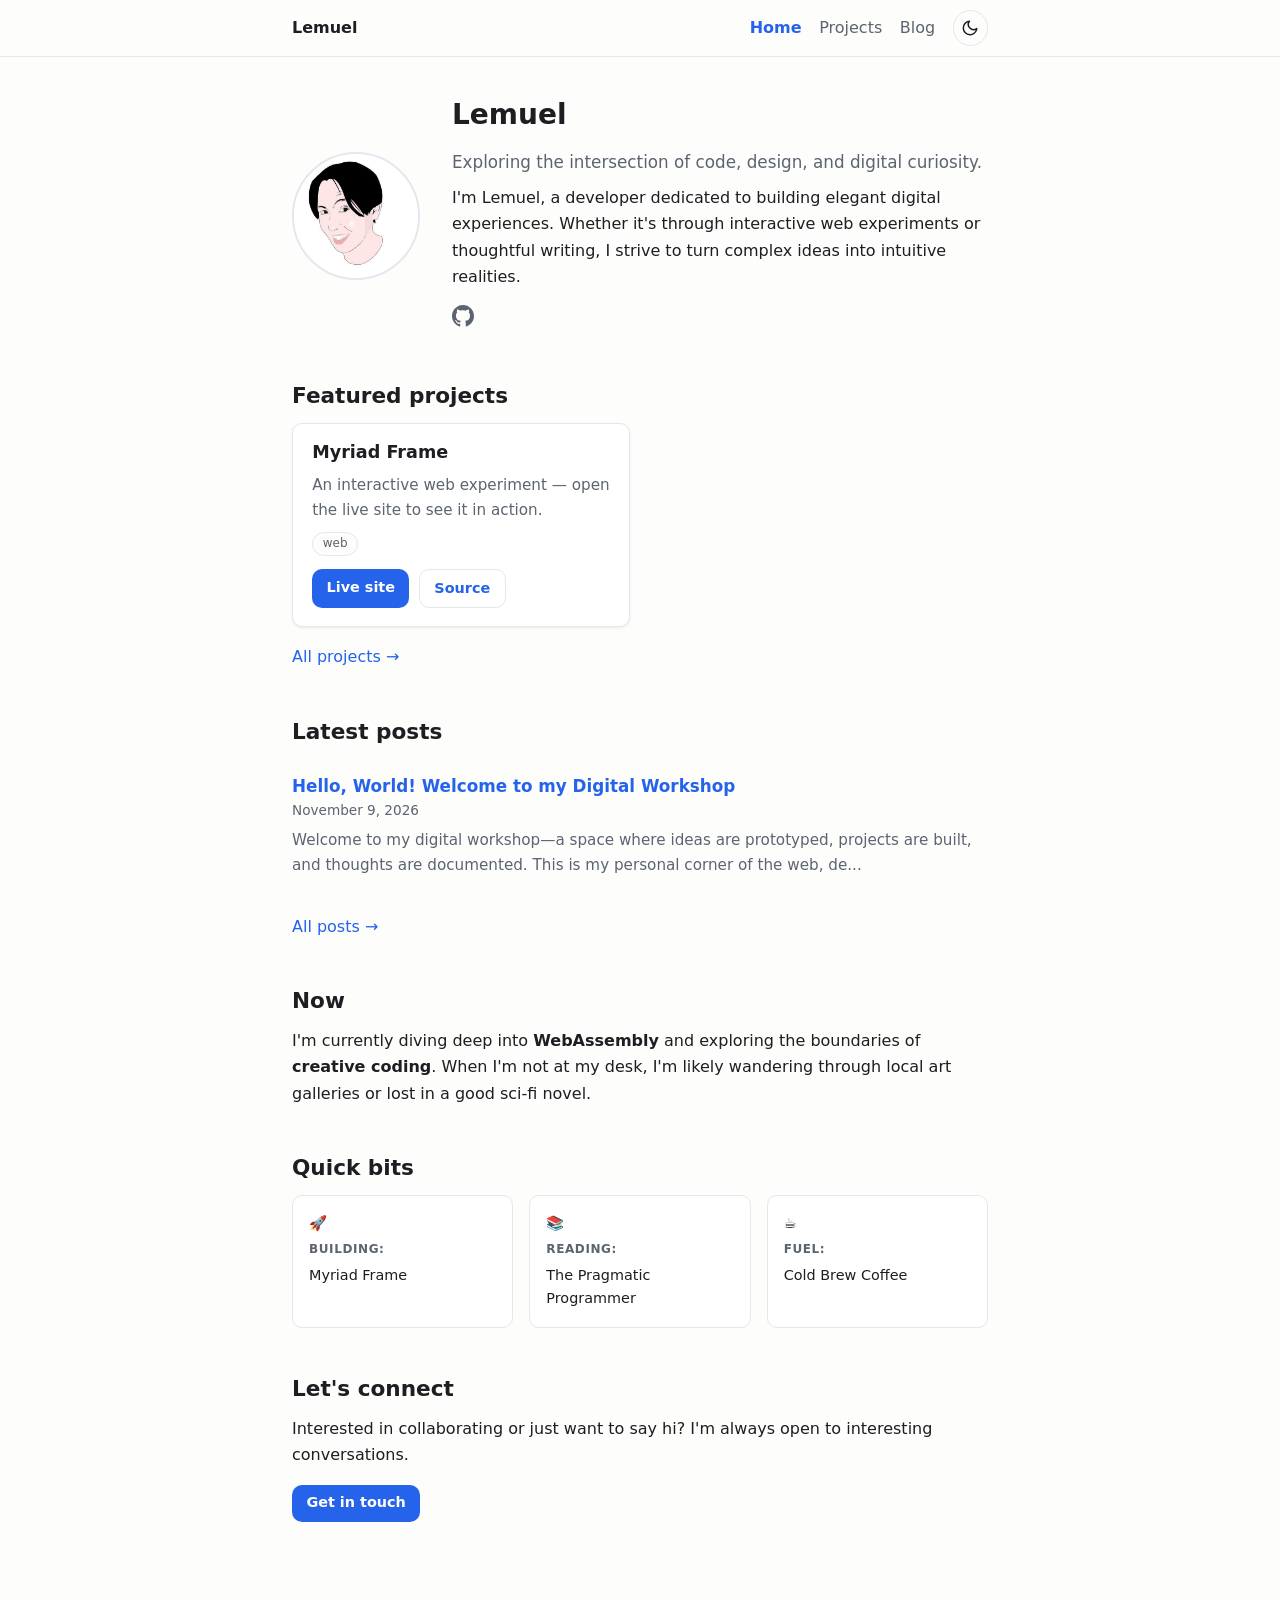
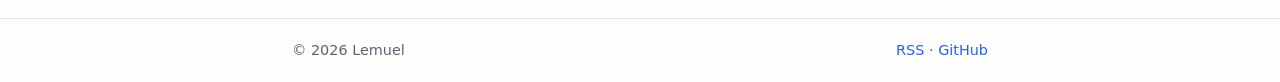
==== commit 91764035: "master: Add quick-bits styles and homepage sections - Replace placeholder hero tagline and bio with " ====
--- a/index.html
+++ b/index.html
@@ -80,8 +80,8 @@
   <img class="hero__photo" src="/images/me.jpg" alt="Portrait of Lemuel" width="128" height="128">
   <div class="hero__text">
     <h1>Lemuel</h1>
-    <p class="hero__tagline">TODO: a one-line tagline about yourself</p>
-    <p class="hero__bio">TODO: Replace with a short bio — a few sentences about who you are, what you build, and what you are interested in.</p>
+    <p class="hero__tagline">Exploring the intersection of code, design, and digital curiosity.</p>
+    <p class="hero__bio">I'm Lemuel, a developer dedicated to building elegant digital experiences. Whether it's through interactive web experiments or thoughtful writing, I strive to turn complex ideas into intuitive realities.</p>
     
 
 <ul class="social-links">
@@ -155,6 +155,28 @@
   <p class="section__more"><a href="/blog/">All posts &rarr;</a></p>
 </section>
 
+<section class="section">
+  <h2>Now</h2>
+  <p>
+    I'm currently diving deep into <strong>WebAssembly</strong> and exploring the boundaries of <strong>creative coding</strong>.
+    When I'm not at my desk, I'm likely wandering through local art galleries or lost in a good sci-fi novel.
+  </p>
+</section>
+
+<section class="section">
+  <h2>Quick bits</h2>
+  <ul class="quick-bits">
+    <li>🚀 <strong>Building:</strong> Myriad Frame</li>
+    <li>📚 <strong>Reading:</strong> The Pragmatic Programmer</li>
+    <li>☕ <strong>Fuel:</strong> Cold Brew Coffee</li>
+  </ul>
+</section>
+
+<section class="section">
+  <h2>Let's connect</h2>
+  <p>Interested in collaborating or just want to say hi? I'm always open to interesting conversations.</p>
+  <a href="mailto:lemuelmc@example.com" class="btn">Get in touch</a>
+</section>
 
 
   </main>
--- a/assets/css/main.css
+++ b/assets/css/main.css
@@ -1 +1 @@
-:root{color-scheme:light;--color-bg: #fdfdfc;--color-surface: #ffffff;--color-text: #1c1e21;--color-text-muted: #5c6470;--color-accent: #2563eb;--color-accent-contrast: #ffffff;--color-border: #e4e7eb;--font-sans: system-ui, -apple-system, "Segoe UI", Roboto, Helvetica, Arial, sans-serif;--font-mono: ui-monospace, SFMono-Regular, Menlo, Consolas, "Liberation Mono", monospace;--radius: 10px;--shadow: 0 1px 3px rgba(0, 0, 0, 0.08);--container: 46rem}[data-theme=dark]{color-scheme:dark;--color-bg: #101418;--color-surface: #171c22;--color-text: #e6e9ec;--color-text-muted: #9aa4af;--color-accent: #6ea8ff;--color-accent-contrast: #0b1220;--color-border: #2a323b;--shadow: 0 1px 3px rgba(0, 0, 0, 0.5)}@media(prefers-color-scheme: dark){:root:not([data-theme=light]){color-scheme:dark;--color-bg: #101418;--color-surface: #171c22;--color-text: #e6e9ec;--color-text-muted: #9aa4af;--color-accent: #6ea8ff;--color-accent-contrast: #0b1220;--color-border: #2a323b;--shadow: 0 1px 3px rgba(0, 0, 0, 0.5)}}*,*::before,*::after{box-sizing:border-box}html{-webkit-text-size-adjust:100%}body{margin:0;font-family:var(--font-sans);font-size:1rem;line-height:1.65;color:var(--color-text);background:var(--color-bg)}h1,h2,h3,h4{line-height:1.25;margin:0 0 .6em}h1{font-size:1.75rem}h2{font-size:1.35rem}h3{font-size:1.1rem}p{margin:0 0 1em}a{color:var(--color-accent);text-decoration:none}a:hover{text-decoration:underline}img{max-width:100%;display:block}code,pre{font-family:var(--font-mono)}code{background:var(--color-surface);border:1px solid var(--color-border);border-radius:4px;padding:.1em .35em;font-size:.9em}pre{background:var(--color-surface);border:1px solid var(--color-border);border-radius:var(--radius);padding:1em;overflow-x:auto}pre code{background:none;border:none;padding:0;font-size:.9em}blockquote{margin:0 0 1em;padding:0 1em;border-left:3px solid var(--color-border);color:var(--color-text-muted)}hr{border:0;border-top:1px solid var(--color-border);margin:2em 0}:focus-visible{outline:2px solid var(--color-accent);outline-offset:2px}.container{max-width:var(--container);margin:0 auto;padding:0 1.25rem}main.container{padding-top:2.5rem;padding-bottom:3rem}.site-header{border-bottom:1px solid var(--color-border)}.site-header__inner{display:flex;align-items:center;justify-content:space-between;flex-wrap:wrap;gap:.5rem 1rem;min-height:3.5rem}.site-header__brand{font-weight:700;color:var(--color-text)}.site-header__brand:hover{text-decoration:none;color:var(--color-accent)}.site-nav{display:flex;align-items:center;gap:1.1rem}.site-nav a{color:var(--color-text-muted)}.site-nav a:hover{color:var(--color-text);text-decoration:none}.site-nav a.is-active{color:var(--color-accent);font-weight:600}.hero{display:flex;align-items:center;gap:2rem;margin-bottom:3rem}.hero__photo{width:128px;height:128px;border-radius:50%;object-fit:cover;border:2px solid var(--color-border);flex-shrink:0}.hero__tagline{color:var(--color-text-muted);font-size:1.05rem;margin-bottom:.5em}.hero__bio{margin-bottom:.9em}@media(max-width: 480px){.hero{flex-direction:column;align-items:flex-start}}.section{margin-bottom:3rem}.section__more{margin-top:1.1rem}.page__header{margin-bottom:2rem}.site-footer{border-top:1px solid var(--color-border)}.site-footer__inner{display:flex;justify-content:space-between;flex-wrap:wrap;gap:.5rem 1rem;padding-top:1.25rem;padding-bottom:1.25rem;color:var(--color-text-muted);font-size:.9rem}.btn{display:inline-block;padding:.45em 1em;border-radius:var(--radius);background:var(--color-accent);color:var(--color-accent-contrast);font-weight:600;font-size:.9rem}.btn:hover{text-decoration:none;filter:brightness(1.08)}.btn--ghost{background:rgba(0,0,0,0);color:var(--color-accent);border:1px solid var(--color-border)}.btn--ghost:hover{border-color:var(--color-accent);filter:none}.project-grid{display:grid;grid-template-columns:repeat(auto-fill, minmax(16rem, 1fr));gap:1.25rem}.project-card{display:flex;flex-direction:column;gap:.55rem;background:var(--color-surface);border:1px solid var(--color-border);border-radius:var(--radius);padding:1.1rem 1.2rem;box-shadow:var(--shadow)}.project-card__title{margin:0;font-size:1.1rem}.project-card__title a{color:var(--color-text)}.project-card__title a:hover{color:var(--color-accent);text-decoration:none}.project-card__description{margin:0;color:var(--color-text-muted);font-size:.95rem;flex-grow:1}.project-card__tags{list-style:none;display:flex;flex-wrap:wrap;gap:.4rem;margin:0;padding:0}.project-card__tags li{font-size:.75rem;background:var(--color-bg);border:1px solid var(--color-border);border-radius:999px;padding:.1rem .6rem;color:var(--color-text-muted)}.project-card__links{display:flex;flex-wrap:wrap;gap:.6rem;margin-top:.25rem}.theme-toggle{display:inline-flex;align-items:center;justify-content:center;width:2.2rem;height:2.2rem;padding:0;border-radius:50%;border:1px solid var(--color-border);background:rgba(0,0,0,0);color:var(--color-text);cursor:pointer}.theme-toggle:hover{border-color:var(--color-accent);color:var(--color-accent)}.theme-toggle__icon--sun{display:none}.theme-toggle__icon--moon{display:block}[data-theme=dark] .theme-toggle__icon--sun{display:block}[data-theme=dark] .theme-toggle__icon--moon{display:none}.social-links{list-style:none;display:flex;gap:.8rem;margin:0;padding:0}.social-links a{display:inline-flex;color:var(--color-text-muted)}.social-links a:hover{color:var(--color-accent)}.post-list{list-style:none;margin:0;padding:0}.post-list__item{padding:1.1rem 0;border-bottom:1px solid var(--color-border)}.post-list__item:last-child{border-bottom:none}.post-list__title{margin:0 0 .15rem;font-size:1.05rem}.post-list__meta{margin:0;color:var(--color-text-muted);font-size:.85rem}.post-list__excerpt{margin:.4rem 0 0;color:var(--color-text-muted);font-size:.95rem}.post__meta{color:var(--color-text-muted);font-size:.9rem;margin-top:-0.5em}.post__footer{margin-top:2.5rem}/*# sourceMappingURL=main.css.map */+:root{color-scheme:light;--color-bg: #fdfdfc;--color-surface: #ffffff;--color-text: #1c1e21;--color-text-muted: #5c6470;--color-accent: #2563eb;--color-accent-contrast: #ffffff;--color-border: #e4e7eb;--font-sans: system-ui, -apple-system, "Segoe UI", Roboto, Helvetica, Arial, sans-serif;--font-mono: ui-monospace, SFMono-Regular, Menlo, Consolas, "Liberation Mono", monospace;--radius: 10px;--shadow: 0 1px 3px rgba(0, 0, 0, 0.08);--container: 46rem}[data-theme=dark]{color-scheme:dark;--color-bg: #101418;--color-surface: #171c22;--color-text: #e6e9ec;--color-text-muted: #9aa4af;--color-accent: #6ea8ff;--color-accent-contrast: #0b1220;--color-border: #2a323b;--shadow: 0 1px 3px rgba(0, 0, 0, 0.5)}@media(prefers-color-scheme: dark){:root:not([data-theme=light]){color-scheme:dark;--color-bg: #101418;--color-surface: #171c22;--color-text: #e6e9ec;--color-text-muted: #9aa4af;--color-accent: #6ea8ff;--color-accent-contrast: #0b1220;--color-border: #2a323b;--shadow: 0 1px 3px rgba(0, 0, 0, 0.5)}}*,*::before,*::after{box-sizing:border-box}html{-webkit-text-size-adjust:100%}body{margin:0;font-family:var(--font-sans);font-size:1rem;line-height:1.65;color:var(--color-text);background:var(--color-bg)}h1,h2,h3,h4{line-height:1.25;margin:0 0 .6em}h1{font-size:1.75rem}h2{font-size:1.35rem}h3{font-size:1.1rem}p{margin:0 0 1em}a{color:var(--color-accent);text-decoration:none}a:hover{text-decoration:underline}img{max-width:100%;display:block}code,pre{font-family:var(--font-mono)}code{background:var(--color-surface);border:1px solid var(--color-border);border-radius:4px;padding:.1em .35em;font-size:.9em}pre{background:var(--color-surface);border:1px solid var(--color-border);border-radius:var(--radius);padding:1em;overflow-x:auto}pre code{background:none;border:none;padding:0;font-size:.9em}blockquote{margin:0 0 1em;padding:0 1em;border-left:3px solid var(--color-border);color:var(--color-text-muted)}hr{border:0;border-top:1px solid var(--color-border);margin:2em 0}:focus-visible{outline:2px solid var(--color-accent);outline-offset:2px}.container{max-width:var(--container);margin:0 auto;padding:0 1.25rem}main.container{padding-top:2.5rem;padding-bottom:3rem}.site-header{border-bottom:1px solid var(--color-border)}.site-header__inner{display:flex;align-items:center;justify-content:space-between;flex-wrap:wrap;gap:.5rem 1rem;min-height:3.5rem}.site-header__brand{font-weight:700;color:var(--color-text)}.site-header__brand:hover{text-decoration:none;color:var(--color-accent)}.site-nav{display:flex;align-items:center;gap:1.1rem}.site-nav a{color:var(--color-text-muted)}.site-nav a:hover{color:var(--color-text);text-decoration:none}.site-nav a.is-active{color:var(--color-accent);font-weight:600}.hero{display:flex;align-items:center;gap:2rem;margin-bottom:3rem}.hero__photo{width:128px;height:128px;border-radius:50%;object-fit:cover;border:2px solid var(--color-border);flex-shrink:0}.hero__tagline{color:var(--color-text-muted);font-size:1.05rem;margin-bottom:.5em}.hero__bio{margin-bottom:.9em}@media(max-width: 480px){.hero{flex-direction:column;align-items:flex-start}}.section{margin-bottom:3rem}.section__more{margin-top:1.1rem}.page__header{margin-bottom:2rem}.site-footer{border-top:1px solid var(--color-border)}.site-footer__inner{display:flex;justify-content:space-between;flex-wrap:wrap;gap:.5rem 1rem;padding-top:1.25rem;padding-bottom:1.25rem;color:var(--color-text-muted);font-size:.9rem}.btn{display:inline-block;padding:.45em 1em;border-radius:var(--radius);background:var(--color-accent);color:var(--color-accent-contrast);font-weight:600;font-size:.9rem}.btn:hover{text-decoration:none;filter:brightness(1.08)}.btn--ghost{background:rgba(0,0,0,0);color:var(--color-accent);border:1px solid var(--color-border)}.btn--ghost:hover{border-color:var(--color-accent);filter:none}.project-grid{display:grid;grid-template-columns:repeat(auto-fill, minmax(16rem, 1fr));gap:1.25rem}.project-card{display:flex;flex-direction:column;gap:.55rem;background:var(--color-surface);border:1px solid var(--color-border);border-radius:var(--radius);padding:1.1rem 1.2rem;box-shadow:var(--shadow)}.project-card__title{margin:0;font-size:1.1rem}.project-card__title a{color:var(--color-text)}.project-card__title a:hover{color:var(--color-accent);text-decoration:none}.project-card__description{margin:0;color:var(--color-text-muted);font-size:.95rem;flex-grow:1}.project-card__tags{list-style:none;display:flex;flex-wrap:wrap;gap:.4rem;margin:0;padding:0}.project-card__tags li{font-size:.75rem;background:var(--color-bg);border:1px solid var(--color-border);border-radius:999px;padding:.1rem .6rem;color:var(--color-text-muted)}.project-card__links{display:flex;flex-wrap:wrap;gap:.6rem;margin-top:.25rem}.theme-toggle{display:inline-flex;align-items:center;justify-content:center;width:2.2rem;height:2.2rem;padding:0;border-radius:50%;border:1px solid var(--color-border);background:rgba(0,0,0,0);color:var(--color-text);cursor:pointer}.theme-toggle:hover{border-color:var(--color-accent);color:var(--color-accent)}.theme-toggle__icon--sun{display:none}.theme-toggle__icon--moon{display:block}[data-theme=dark] .theme-toggle__icon--sun{display:block}[data-theme=dark] .theme-toggle__icon--moon{display:none}.social-links{list-style:none;display:flex;gap:.8rem;margin:0;padding:0}.social-links a{display:inline-flex;color:var(--color-text-muted)}.social-links a:hover{color:var(--color-accent)}.post-list{list-style:none;margin:0;padding:0}.post-list__item{padding:1.1rem 0;border-bottom:1px solid var(--color-border)}.post-list__item:last-child{border-bottom:none}.post-list__title{margin:0 0 .15rem;font-size:1.05rem}.post-list__meta{margin:0;color:var(--color-text-muted);font-size:.85rem}.post-list__excerpt{margin:.4rem 0 0;color:var(--color-text-muted);font-size:.95rem}.post__meta{color:var(--color-text-muted);font-size:.9rem;margin-top:-0.5em}.post__footer{margin-top:2.5rem}.quick-bits{list-style:none;padding:0;margin:0;display:grid;grid-template-columns:repeat(auto-fit, minmax(150px, 1fr));gap:1rem}.quick-bits li{background:var(--color-surface);border:1px solid var(--color-border);padding:1rem;border-radius:var(--radius);font-size:.9rem;display:flex;flex-direction:column;gap:.25rem}.quick-bits strong{display:block;font-size:.75rem;text-transform:uppercase;letter-spacing:.05em;color:var(--color-text-muted)}/*# sourceMappingURL=main.css.map */
